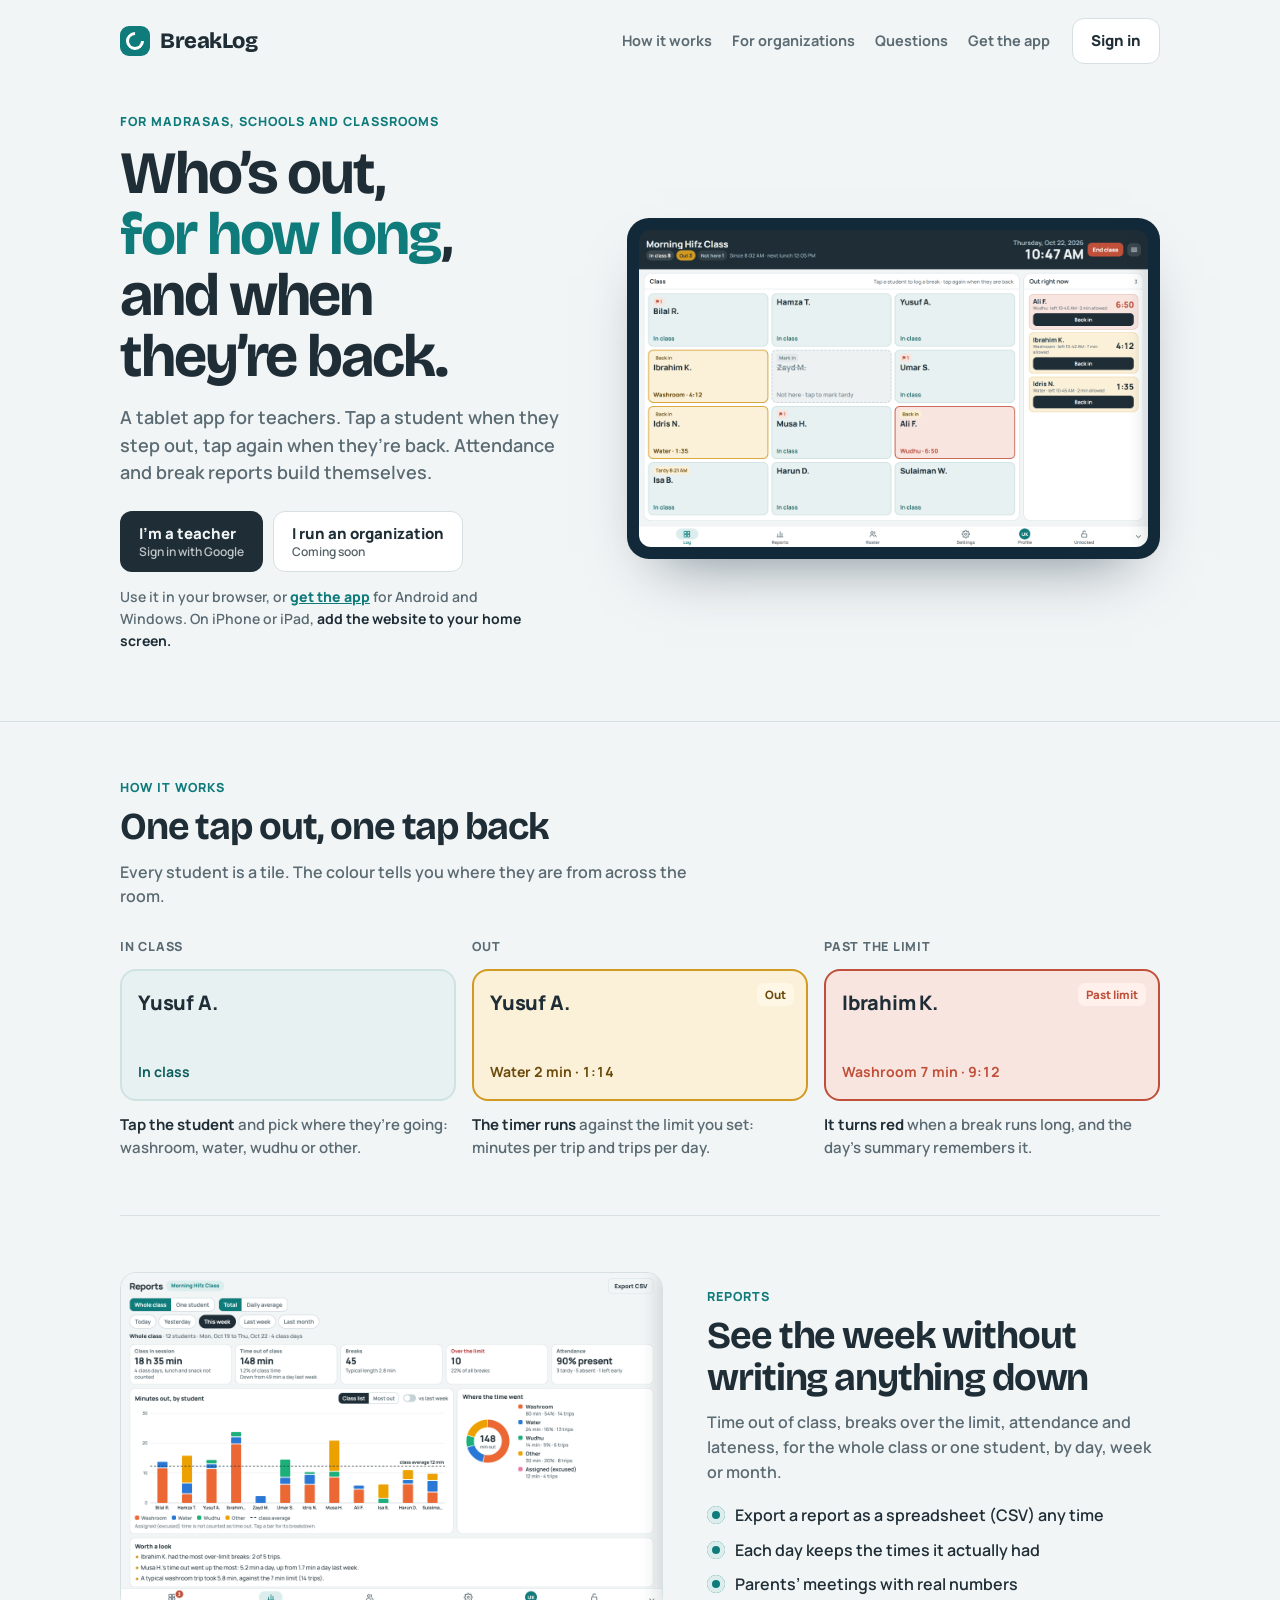
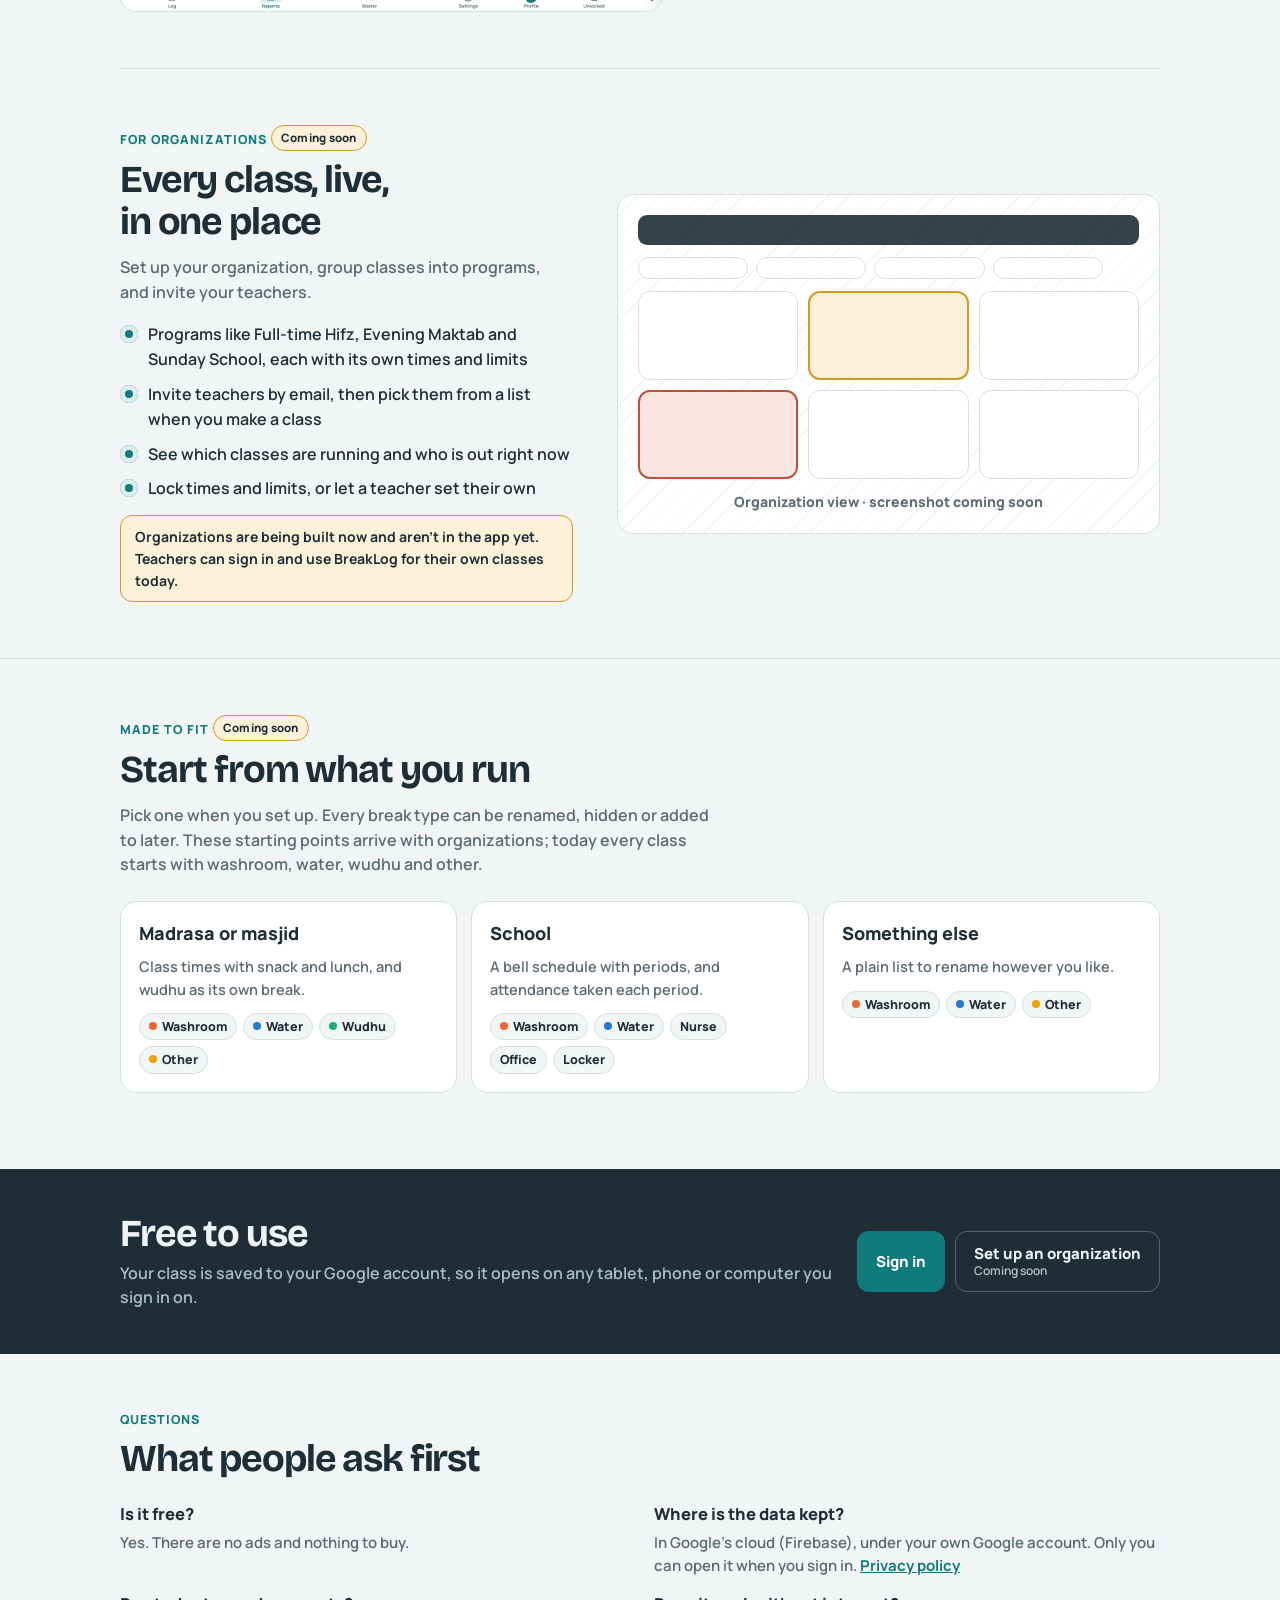
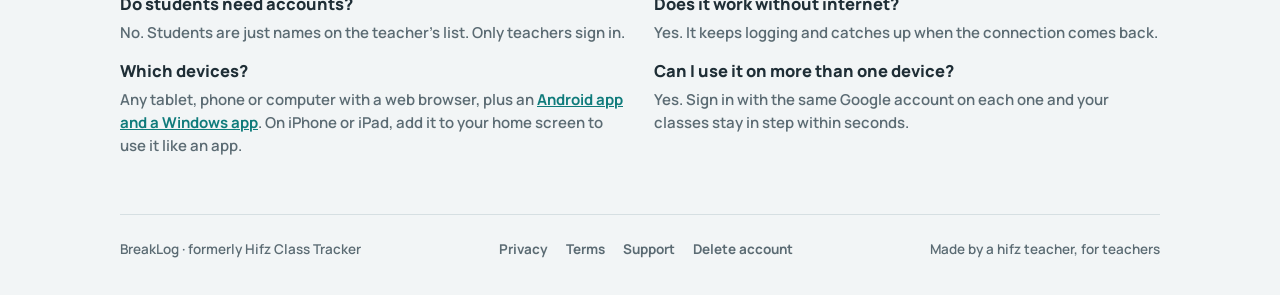
==== index.html @ fd81db30 "BreakLog website: landing, privacy, terms, support, delete account, 404 Static site for GitHub Pages" ====
<!doctype html>
<html lang="en">
<head>
<meta charset="utf-8">
<meta name="viewport" content="width=device-width,initial-scale=1,viewport-fit=cover">
<title>BreakLog · Class break and attendance tracker</title>
<meta name="description" content="BreakLog is a free break and attendance tracker for hifz and madrasa teachers. Tap a student when they step out, tap again when they're back. Reports build themselves.">
<meta name="theme-color" content="#0F7B7B">
<link rel="canonical" href="https://rfydawood.github.io/breaklog/">
<meta property="og:type" content="website">
<meta property="og:site_name" content="BreakLog">
<meta property="og:title" content="BreakLog: who's out, for how long, and when they're back">
<meta property="og:description" content="A free class break and attendance tracker for hifz and madrasa teachers. Works on tablets, phones and computers, even offline.">
<meta property="og:url" content="https://rfydawood.github.io/breaklog/">
<meta property="og:image" content="https://rfydawood.github.io/breaklog/img/log.png">
<meta property="og:image:width" content="2560">
<meta property="og:image:height" content="1600">
<meta property="og:image:alt" content="BreakLog on a tablet: a class of students as tiles, three of them out on a break">
<meta name="twitter:card" content="summary_large_image">
<link rel="icon" type="image/png" href="favicon.png">
<link rel="apple-touch-icon" href="apple-touch-icon.png">
<link rel="preconnect" href="https://fonts.googleapis.com">
<link rel="preconnect" href="https://fonts.gstatic.com" crossorigin>
<link href="https://fonts.googleapis.com/css2?family=Bricolage+Grotesque:opsz,wght@12..96,600;12..96,800&family=Manrope:wght@500;600;700;800&display=swap" rel="stylesheet">
<link rel="stylesheet" href="styles.css">
<style>
/* Landing page only. The hero states the promise next to a real tablet screen;
   the signature element is a row of the app's own student tiles stepping through one break. */
.hero{display:grid;grid-template-columns:minmax(0,1fr) minmax(0,1.15fr);gap:44px;align-items:center;padding-block:30px 56px}
.invited{margin-top:14px;font-size:14px;color:var(--mute);font-weight:600;max-width:46ch}
.invited b{color:var(--ink)}
.invited a{color:var(--leaf);font-weight:800}
.tablet{background:#12293A;border-radius:22px;padding:12px;box-shadow:0 30px 60px -30px rgba(18,41,58,.55)}
.tablet img{display:block;width:100%;height:auto;border-radius:12px}

.strip{padding-block:56px;border-top:1px solid var(--line)}
.steps{display:grid;grid-template-columns:repeat(3,minmax(0,1fr));gap:16px;margin-top:28px}
.step{display:flex;flex-direction:column;gap:12px;min-width:0}
.step .n{font-size:12.5px;font-weight:800;color:var(--mute);letter-spacing:.06em;text-transform:uppercase}
.tile{border-radius:16px;padding:16px;min-height:132px;display:flex;flex-direction:column;justify-content:space-between;border:2px solid transparent;position:relative}
.tile .nm{font-size:20px;font-weight:800;letter-spacing:-.01em}
.tile .st{font-size:14px;font-weight:700;font-variant-numeric:tabular-nums}
.tile .tag{position:absolute;top:12px;right:12px;font-size:11.5px;font-weight:800;padding:3px 8px;border-radius:7px}
.t-in{background:#E7F1F1;border-color:#CFE2E2;color:#1F2E36}.t-in .st{color:#0C5C5C}
.t-out{background:#FBF0D8;border-color:#D39A22;color:#1F2E36}.t-out .st{color:#6B4B0C}.t-out .tag{background:#fff7e6;color:#6B4B0C}
.t-long{background:#F8E5E0;border-color:#C0503A;color:#1F2E36}.t-long .st{color:#C0503A}.t-long .tag{background:#fff0ec;color:#C0503A}
.step p{margin:0;font-size:15px;color:var(--mute);font-weight:600}
.step p b{color:var(--ink)}
.live{animation:tick 1s steps(1) infinite}
@media (prefers-reduced-motion:reduce){.live{animation:none}}
@keyframes tick{50%{opacity:.75}}

.split{display:grid;grid-template-columns:minmax(0,1fr) minmax(0,1.2fr);gap:44px;align-items:center;padding-block:56px;border-top:1px solid var(--line)}
.split.rev{grid-template-columns:minmax(0,1.2fr) minmax(0,1fr)}
.split.rev .txt{order:2}
.shot{border-radius:16px;overflow:hidden;border:1px solid var(--line);background:var(--surface)}
.shot img{display:block;width:100%;height:auto}
#orgs{scroll-margin-top:12px}
.soon-note{margin:14px 0 0;padding:10px 14px;border-radius:12px;background:var(--gold-soft);border:1px solid var(--gold);font-size:14px;font-weight:700;max-width:60ch}

/* Placeholder until the organization view exists to screenshot */
.ph{aspect-ratio:16/10;display:flex;flex-direction:column;gap:12px;padding:20px;background:
  repeating-linear-gradient(135deg,transparent 0 14px,var(--bg) 14px 15px),var(--surface)}
.ph .bar{height:30px;border-radius:9px;background:var(--band);opacity:.9;flex:none}
.ph .row{display:flex;gap:8px;flex-wrap:wrap;flex:none}
.ph .row span{height:22px;width:22%;min-width:54px;border-radius:999px;border:1px solid var(--line);background:var(--surface)}
.ph .grid{display:grid;grid-template-columns:repeat(3,minmax(0,1fr));gap:10px;flex:1;min-height:0}
.ph .grid span{border-radius:12px;border:1px solid var(--line);background:var(--surface)}
.ph .grid span:nth-child(2){border:2px solid var(--gold);background:var(--gold-soft)}
.ph .grid span:nth-child(4){border:2px solid var(--ember);background:var(--ember-soft)}
.ph p{margin:0;text-align:center;font-weight:800;font-size:14px;color:var(--mute);flex:none}

.fits{padding-block:56px;border-top:1px solid var(--line)}
.cards{display:grid;grid-template-columns:repeat(3,minmax(0,1fr));gap:14px;margin-top:24px}
.chips{display:flex;flex-wrap:wrap;gap:6px;margin-top:4px}
.chips span{font-size:12.5px;font-weight:800;padding:3px 9px;border-radius:999px;background:var(--bg);border:1px solid var(--line)}
.chips .d{display:inline-block;width:8px;height:8px;border-radius:50%;margin-right:5px;vertical-align:1px}

.band{background:var(--band);color:var(--band-ink);margin-top:20px}
.band .wrap{display:grid;grid-template-columns:minmax(0,1fr) auto;gap:24px;align-items:center;padding-block:44px}
.band h2{color:var(--band-ink);margin:0 0 6px}
.band p{margin:0;color:var(--band-mute);font-weight:600}
.band .ctas .btn.ghost{background:transparent;color:var(--band-ink);border-color:rgba(255,255,255,.25)}

.faq{padding-block:56px}
.qs{display:grid;grid-template-columns:repeat(2,minmax(0,1fr));gap:14px 28px;margin-top:22px}
.q h3{margin:0 0 4px;font-size:16.5px;font-weight:800}
.q p{margin:0;color:var(--mute);font-weight:600;font-size:15px}
.q a{color:var(--leaf);font-weight:700}

@media (max-width:820px){
  .hero,.split,.split.rev{grid-template-columns:1fr;gap:26px}
  .split.rev .txt{order:0}
  .steps,.cards,.qs{grid-template-columns:1fr}
  .band .wrap{grid-template-columns:1fr}
}
</style>
</head>
<body>
<div class="wrap">
  <nav class="top" aria-label="Main">
    <a class="logo" href="#top"><i aria-hidden="true"></i>BreakLog</a>
    <div class="links"><a href="#how">How it works</a><a href="#orgs">For organizations</a><a href="#faq">Questions</a><a href="https://rfydawood.github.io/hifz-class-tracker/download.html">Get the app</a></div>
    <a class="btn ghost" href="https://rfydawood.github.io/hifz-class-tracker/">Sign in</a>
  </nav>

  <main>
  <section class="hero" id="top">
    <div>
      <div class="eyebrow">For madrasas, schools and classrooms</div>
      <h1>Who’s out, <em>for how long</em>, and when they’re back.</h1>
      <p class="lede">A tablet app for teachers. Tap a student when they step out, tap again when they’re back. Attendance and break reports build themselves.</p>
      <div class="ctas">
        <a class="btn dark" href="https://rfydawood.github.io/hifz-class-tracker/">I’m a teacher<small>Sign in with Google</small></a>
        <a class="btn ghost" href="#orgs">I run an organization<small>Coming soon</small></a>
      </div>
      <p class="invited">Use it in your browser, or <a href="https://rfydawood.github.io/hifz-class-tracker/download.html">get the app</a> for Android and Windows. On iPhone or iPad, <b>add the website to your home screen.</b></p>
    </div>
    <div class="tablet"><img src="img/log.png" alt="BreakLog on a tablet: a class of twelve students as tiles, three of them out on a break and one past the wudhu limit" width="2560" height="1600"></div>
  </section>
  </main>
</div>

<section class="strip" id="how"><div class="wrap">
  <div class="eyebrow">How it works</div>
  <h2>One tap out, one tap back</h2>
  <p class="sub">Every student is a tile. The colour tells you where they are from across the room.</p>
  <div class="steps">
    <div class="step"><span class="n">In class</span>
      <div class="tile t-in"><span class="nm">Yusuf A.</span><span class="st">In class</span></div>
      <p><b>Tap the student</b> and pick where they’re going: washroom, water, wudhu or other.</p></div>
    <div class="step"><span class="n">Out</span>
      <div class="tile t-out"><span class="tag">Out</span><span class="nm">Yusuf A.</span><span class="st">Water 2 min · <span class="live">1:14</span></span></div>
      <p><b>The timer runs</b> against the limit you set: minutes per trip and trips per day.</p></div>
    <div class="step"><span class="n">Past the limit</span>
      <div class="tile t-long"><span class="tag">Past limit</span><span class="nm">Ibrahim K.</span><span class="st">Washroom 7 min · <span class="live">9:12</span></span></div>
      <p><b>It turns red</b> when a break runs long, and the day’s summary remembers it.</p></div>
  </div>
</div></section>

<div class="wrap">
  <section class="split rev">
    <div class="txt">
      <div class="eyebrow">Reports</div>
      <h2>See the week without writing anything down</h2>
      <p class="sub">Time out of class, breaks over the limit, attendance and lateness, for the whole class or one student, by day, week or month.</p>
      <ul class="ticks"><li>Export a report as a spreadsheet (CSV) any time</li><li>Each day keeps the times it actually had</li><li>Parents’ meetings with real numbers</li></ul>
    </div>
    <div class="shot"><img src="img/reports.png" alt="The Reports tab for one class this week: time out of class, breaks, breaks over the limit, attendance, and minutes out for each student" width="2560" height="1600" loading="lazy"></div>
  </section>

  <section class="split" id="orgs">
    <div class="txt">
      <div class="eyebrow">For organizations <span class="soon">Coming soon</span></div>
      <h2>Every class, live, in one place</h2>
      <p class="sub">Set up your organization, group classes into programs, and invite your teachers.</p>
      <ul class="ticks">
        <li>Programs like Full-time Hifz, Evening Maktab and Sunday School, each with its own times and limits</li>
        <li>Invite teachers by email, then pick them from a list when you make a class</li>
        <li>See which classes are running and who is out right now</li>
        <li>Lock times and limits, or let a teacher set their own</li>
      </ul>
      <p class="soon-note">Organizations are being built now and aren’t in the app yet. Teachers can sign in and use BreakLog for their own classes today.</p>
    </div>
    <div class="shot ph" role="img" aria-label="Placeholder: the organization view will be shown here when it is ready">
      <div class="bar"></div>
      <div class="row"><span></span><span></span><span></span><span></span></div>
      <div class="grid"><span></span><span></span><span></span><span></span><span></span><span></span></div>
      <p>Organization view · screenshot coming soon</p>
    </div>
  </section>
</div>

<section class="fits"><div class="wrap">
  <div class="eyebrow">Made to fit <span class="soon">Coming soon</span></div>
  <h2>Start from what you run</h2>
  <p class="sub">Pick one when you set up. Every break type can be renamed, hidden or added to later. These starting points arrive with organizations; today every class starts with washroom, water, wudhu and other.</p>
  <div class="cards">
    <div class="card"><h3>Madrasa or masjid</h3><p>Class times with snack and lunch, and wudhu as its own break.</p>
      <div class="chips"><span><i class="d" style="background:#eb6834"></i>Washroom</span><span><i class="d" style="background:#2a78d6"></i>Water</span><span><i class="d" style="background:#1baf7a"></i>Wudhu</span><span><i class="d" style="background:#eda100"></i>Other</span></div></div>
    <div class="card"><h3>School</h3><p>A bell schedule with periods, and attendance taken each period.</p>
      <div class="chips"><span><i class="d" style="background:#eb6834"></i>Washroom</span><span><i class="d" style="background:#2a78d6"></i>Water</span><span>Nurse</span><span>Office</span><span>Locker</span></div></div>
    <div class="card"><h3>Something else</h3><p>A plain list to rename however you like.</p>
      <div class="chips"><span><i class="d" style="background:#eb6834"></i>Washroom</span><span><i class="d" style="background:#2a78d6"></i>Water</span><span><i class="d" style="background:#eda100"></i>Other</span></div></div>
  </div>
</div></section>

<section class="band"><div class="wrap">
  <div><h2>Free to use</h2><p>Your class is saved to your Google account, so it opens on any tablet, phone or computer you sign in on.</p></div>
  <div class="ctas"><a class="btn leaf" href="https://rfydawood.github.io/hifz-class-tracker/">Sign in</a><a class="btn ghost" href="#orgs">Set up an organization<small>Coming soon</small></a></div>
</div></section>

<section class="faq" id="faq"><div class="wrap">
  <div class="eyebrow">Questions</div>
  <h2>What people ask first</h2>
  <div class="qs">
    <div class="q"><h3>Is it free?</h3><p>Yes. There are no ads and nothing to buy.</p></div>
    <div class="q"><h3>Where is the data kept?</h3><p>In Google’s cloud (Firebase), under your own Google account. Only you can open it when you sign in. <a href="privacy.html">Privacy policy</a></p></div>
    <div class="q"><h3>Do students need accounts?</h3><p>No. Students are just names on the teacher’s list. Only teachers sign in.</p></div>
    <div class="q"><h3>Does it work without internet?</h3><p>Yes. It keeps logging and catches up when the connection comes back.</p></div>
    <div class="q"><h3>Which devices?</h3><p>Any tablet, phone or computer with a web browser, plus an <a href="https://rfydawood.github.io/hifz-class-tracker/download.html">Android app and a Windows app</a>. On iPhone or iPad, add it to your home screen to use it like an app.</p></div>
    <div class="q"><h3>Can I use it on more than one device?</h3><p>Yes. Sign in with the same Google account on each one and your classes stay in step within seconds.</p></div>
  </div>
</div></section>

<div class="wrap"><footer class="foot">
  <span>BreakLog · formerly Hifz Class Tracker</span>
  <nav class="flinks" aria-label="Site"><a href="privacy.html">Privacy</a><a href="terms.html">Terms</a><a href="support.html">Support</a><a href="delete-account.html">Delete account</a></nav>
  <span>Made by a hifz teacher, for teachers</span>
</footer></div>
</body>
</html>
---- styles.css ----
/* BreakLog site: shared tokens and components. Every page links this file.
   Page-specific pieces (the landing page's hero, tiles, splits) stay in that page. */
:root{
  --bg:#F2F5F6; --surface:#FFFFFF; --ink:#1F2E36; --mute:#5B6B73; --line:#D6DFE2;
  --leaf:#0F7B7B; --leaf-soft:#DCEDED; --gold:#D39A22; --gold-soft:#FBF0D8; --ember:#C0503A; --ember-soft:#F8E5E0;
  --band:#1F2E36; --band-ink:#EEF3F4; --band-mute:#A6BFC7;
  --display:"Bricolage Grotesque","Manrope",system-ui,sans-serif;
  --body:"Manrope",system-ui,-apple-system,"Segoe UI",sans-serif;
  color-scheme:light;
}
@media (prefers-color-scheme:dark){:root:not([data-theme="light"]){
  --bg:#141D22; --surface:#1D2A31; --ink:#E7EEF0; --mute:#A3B3BA; --line:#31434C;
  --leaf:#4FB8B8; --leaf-soft:#1E3A3C; --gold:#E0AE45; --gold-soft:#3A3020; --ember:#E0735C; --ember-soft:#3E2621;
  --band:#0E1519; --band-ink:#E7EEF0; --band-mute:#9BB0B8; color-scheme:dark }}
:root[data-theme="dark"]{
  --bg:#141D22; --surface:#1D2A31; --ink:#E7EEF0; --mute:#A3B3BA; --line:#31434C;
  --leaf:#4FB8B8; --leaf-soft:#1E3A3C; --gold:#E0AE45; --gold-soft:#3A3020; --ember:#E0735C; --ember-soft:#3E2621;
  --band:#0E1519; --band-ink:#E7EEF0; --band-mute:#9BB0B8; color-scheme:dark }

*{box-sizing:border-box}
html{-webkit-text-size-adjust:100%}
body{margin:0;background:var(--bg);color:var(--ink);font-family:var(--body);font-size:16px;line-height:1.55;overflow-wrap:break-word}
a{color:inherit}
img{max-width:100%}
.wrap{max-width:1080px;margin:0 auto;padding-inline:20px}
@media (max-width:420px){.wrap{padding-inline:16px}}

/* Top bar */
.top{display:flex;align-items:center;gap:22px;padding-block:18px}
.logo{display:flex;align-items:center;gap:10px;font-family:var(--display);font-weight:800;font-size:22px;letter-spacing:-.02em;text-decoration:none}
.logo i{width:30px;height:30px;border-radius:9px;background:var(--leaf);display:grid;place-items:center;flex:none}
.logo i::before{content:"";width:12px;height:12px;border:3px solid #fff;border-radius:50%;border-top-color:transparent;transform:rotate(45deg)}
.top .links{display:flex;gap:20px;margin-left:auto;font-weight:700;font-size:14.5px;color:var(--mute)}
.top .links a{text-decoration:none}
.top .links a:hover{color:var(--ink)}

/* Buttons */
.btn{display:inline-flex;flex-direction:column;justify-content:center;padding:12px 18px;border-radius:12px;font-weight:800;font-size:15px;line-height:1.3;text-decoration:none;border:1.5px solid transparent;font-family:var(--body);cursor:pointer}
.btn.dark{background:var(--ink);color:var(--bg)}
.btn.leaf{background:var(--leaf);color:#fff}
.btn.ghost{border-color:var(--line);background:var(--surface)}
.btn:focus-visible,a:focus-visible{outline:3px solid var(--gold);outline-offset:2px}
.ctas{display:flex;flex-wrap:wrap;gap:10px}
.ctas small{display:block;font-weight:600;font-size:12px;opacity:.75}

/* Type */
.eyebrow{font-size:12.5px;font-weight:800;letter-spacing:.08em;text-transform:uppercase;color:var(--leaf)}
h1{font-family:var(--display);font-size:clamp(36px,5.6vw,60px);line-height:1.02;letter-spacing:-.035em;margin:12px 0 16px;text-wrap:balance}
h1 em{font-style:normal;color:var(--leaf)}
h2{font-family:var(--display);font-size:clamp(26px,3.6vw,38px);letter-spacing:-.03em;line-height:1.1;margin:8px 0 12px;text-wrap:balance}
.sub{color:var(--mute);font-weight:600;max-width:60ch;margin:0}
.lede{font-size:18px;color:var(--mute);font-weight:600;max-width:46ch;margin:0 0 24px}

/* "Coming soon" pill */
.soon{display:inline-block;font-size:11.5px;font-weight:800;letter-spacing:.02em;text-transform:none;padding:3px 9px;border-radius:999px;background:var(--gold-soft);color:var(--ink);border:1px solid var(--gold);vertical-align:2px;white-space:nowrap}

/* Ticked lists */
ul.ticks{list-style:none;padding:0;margin:18px 0 0;display:flex;flex-direction:column;gap:10px}
ul.ticks li{display:flex;gap:10px;font-weight:600}
ul.ticks li::before{content:"";flex:none;width:18px;height:18px;margin-top:3px;border-radius:50%;background:var(--leaf-soft);box-shadow:inset 0 0 0 5px var(--leaf-soft),inset 0 0 0 9px var(--leaf)}

/* Cards */
.card{background:var(--surface);border:1px solid var(--line);border-radius:16px;padding:18px;display:flex;flex-direction:column;gap:8px;min-width:0}
.card h3{margin:0;font-size:18px;font-weight:800}
.card p{margin:0;color:var(--mute);font-weight:600;font-size:14.5px}

/* Text pages (privacy, terms, support, delete account, 404) */
.doc{max-width:780px;padding-block:24px 56px}
.doc h1{font-size:clamp(34px,5vw,52px)}
.doc .lede{max-width:60ch}
.doc .date{color:var(--mute);font-size:14px;font-weight:700;margin:-8px 0 28px}
.box{background:var(--surface);border:1px solid var(--line);border-radius:16px;padding:20px 22px;margin:0 0 14px}
.box h2{font-family:var(--body);font-size:18.5px;font-weight:800;letter-spacing:-.01em;margin:0 0 8px}
.box h3{font-size:16px;font-weight:800;margin:16px 0 6px}
.box p,.box ul,.box ol{margin:0 0 10px;color:var(--mute);font-weight:600;font-size:15.5px}
.box p:last-child,.box ul:last-child,.box ol:last-child{margin-bottom:0}
.box ul,.box ol{padding-left:22px}
.box li{margin:5px 0}
.box b,.box strong{color:var(--ink)}
.box a,.doc .lede a{color:var(--leaf);font-weight:700}
.box.note{background:var(--leaf-soft);border-color:transparent}
.toc{display:flex;flex-wrap:wrap;gap:8px;margin:0 0 22px}
.toc a{font-size:13.5px;font-weight:800;padding:6px 12px;border-radius:999px;background:var(--surface);border:1px solid var(--line);text-decoration:none}
.toc a:hover{border-color:var(--leaf)}
.box[id]{scroll-margin-top:16px}

/* Footer */
footer.foot{border-top:1px solid var(--line);padding-block:24px 36px;color:var(--mute);font-size:13.5px;font-weight:600;display:flex;flex-wrap:wrap;gap:12px 24px;justify-content:space-between;align-items:center}
footer.foot .flinks{display:flex;flex-wrap:wrap;gap:6px 18px}
footer.foot .flinks a{text-decoration:none;font-weight:700}
footer.foot .flinks a:hover{color:var(--ink);text-decoration:underline}

@media (max-width:820px){
  .top .links{display:none}
  .top .btn{margin-left:auto}
}
@media (max-width:420px){
  .top{gap:12px}
  .top .btn{padding:10px 14px;font-size:14px}
}
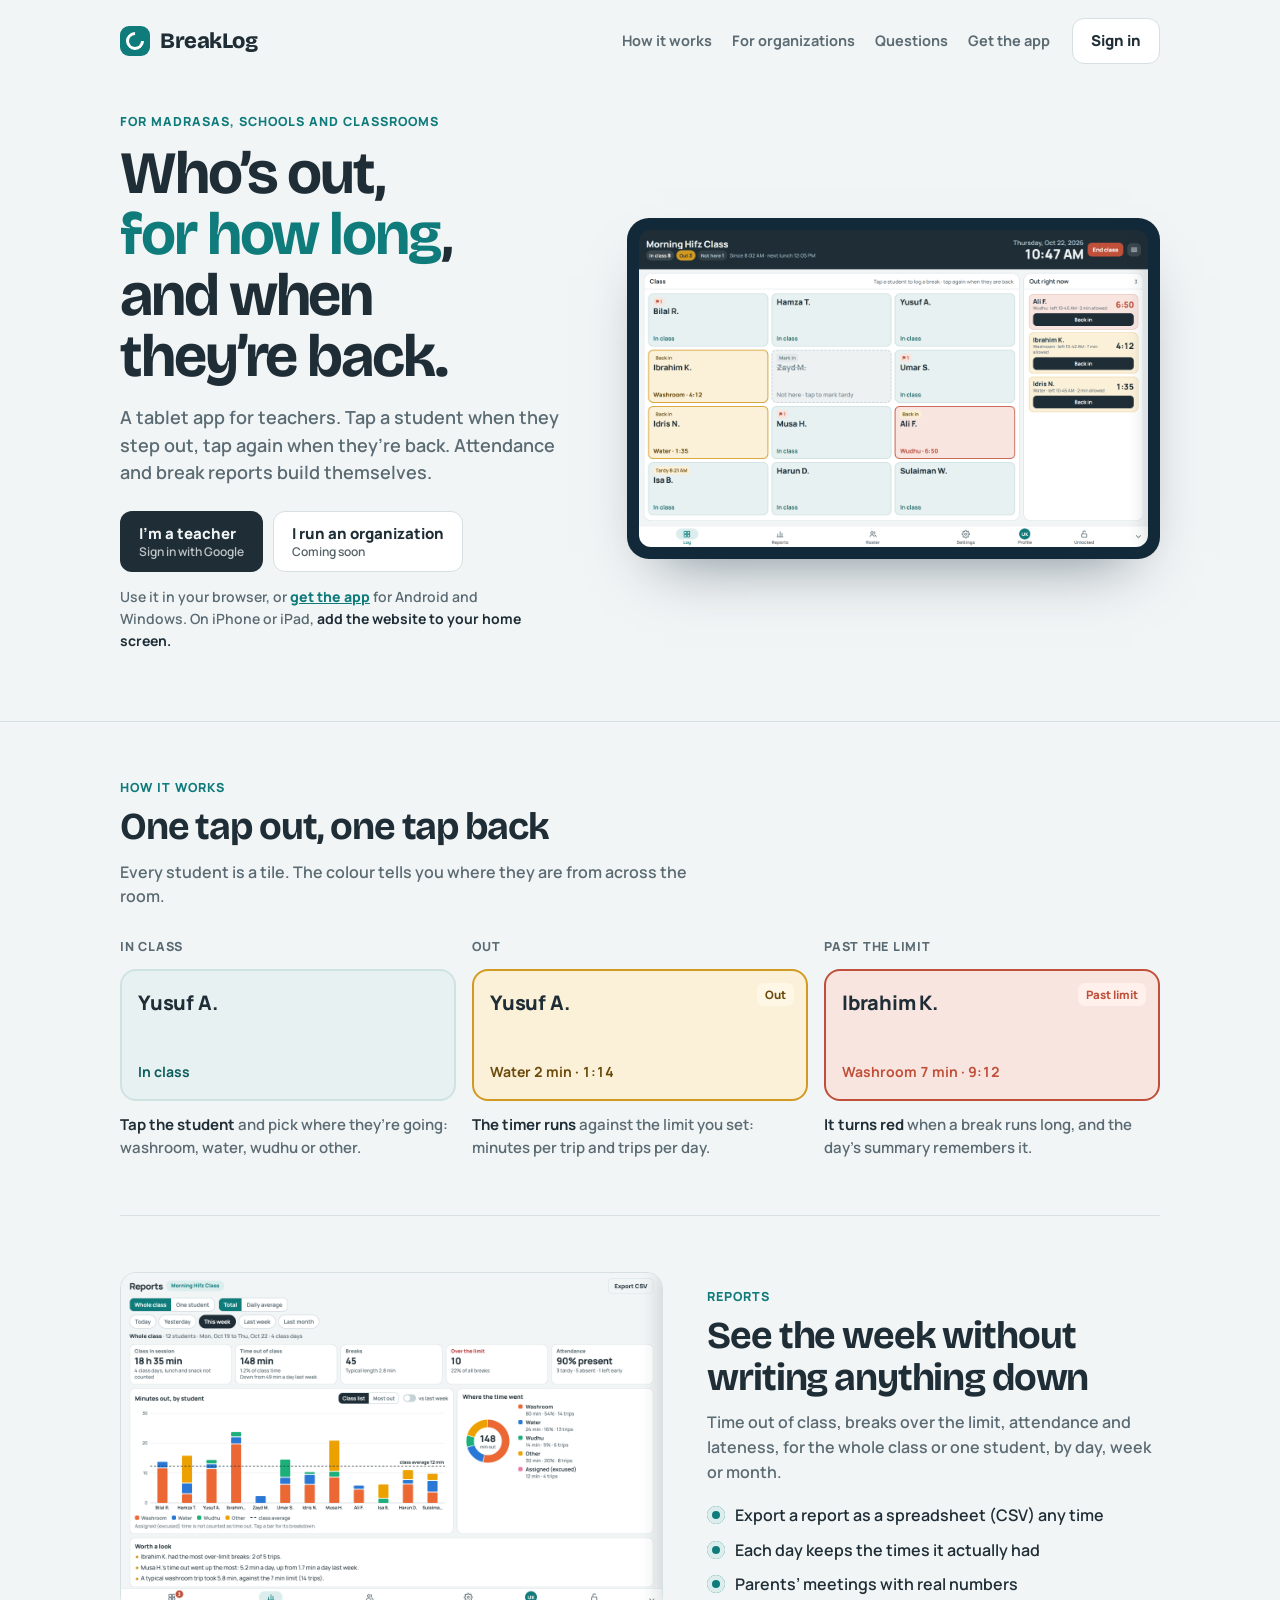
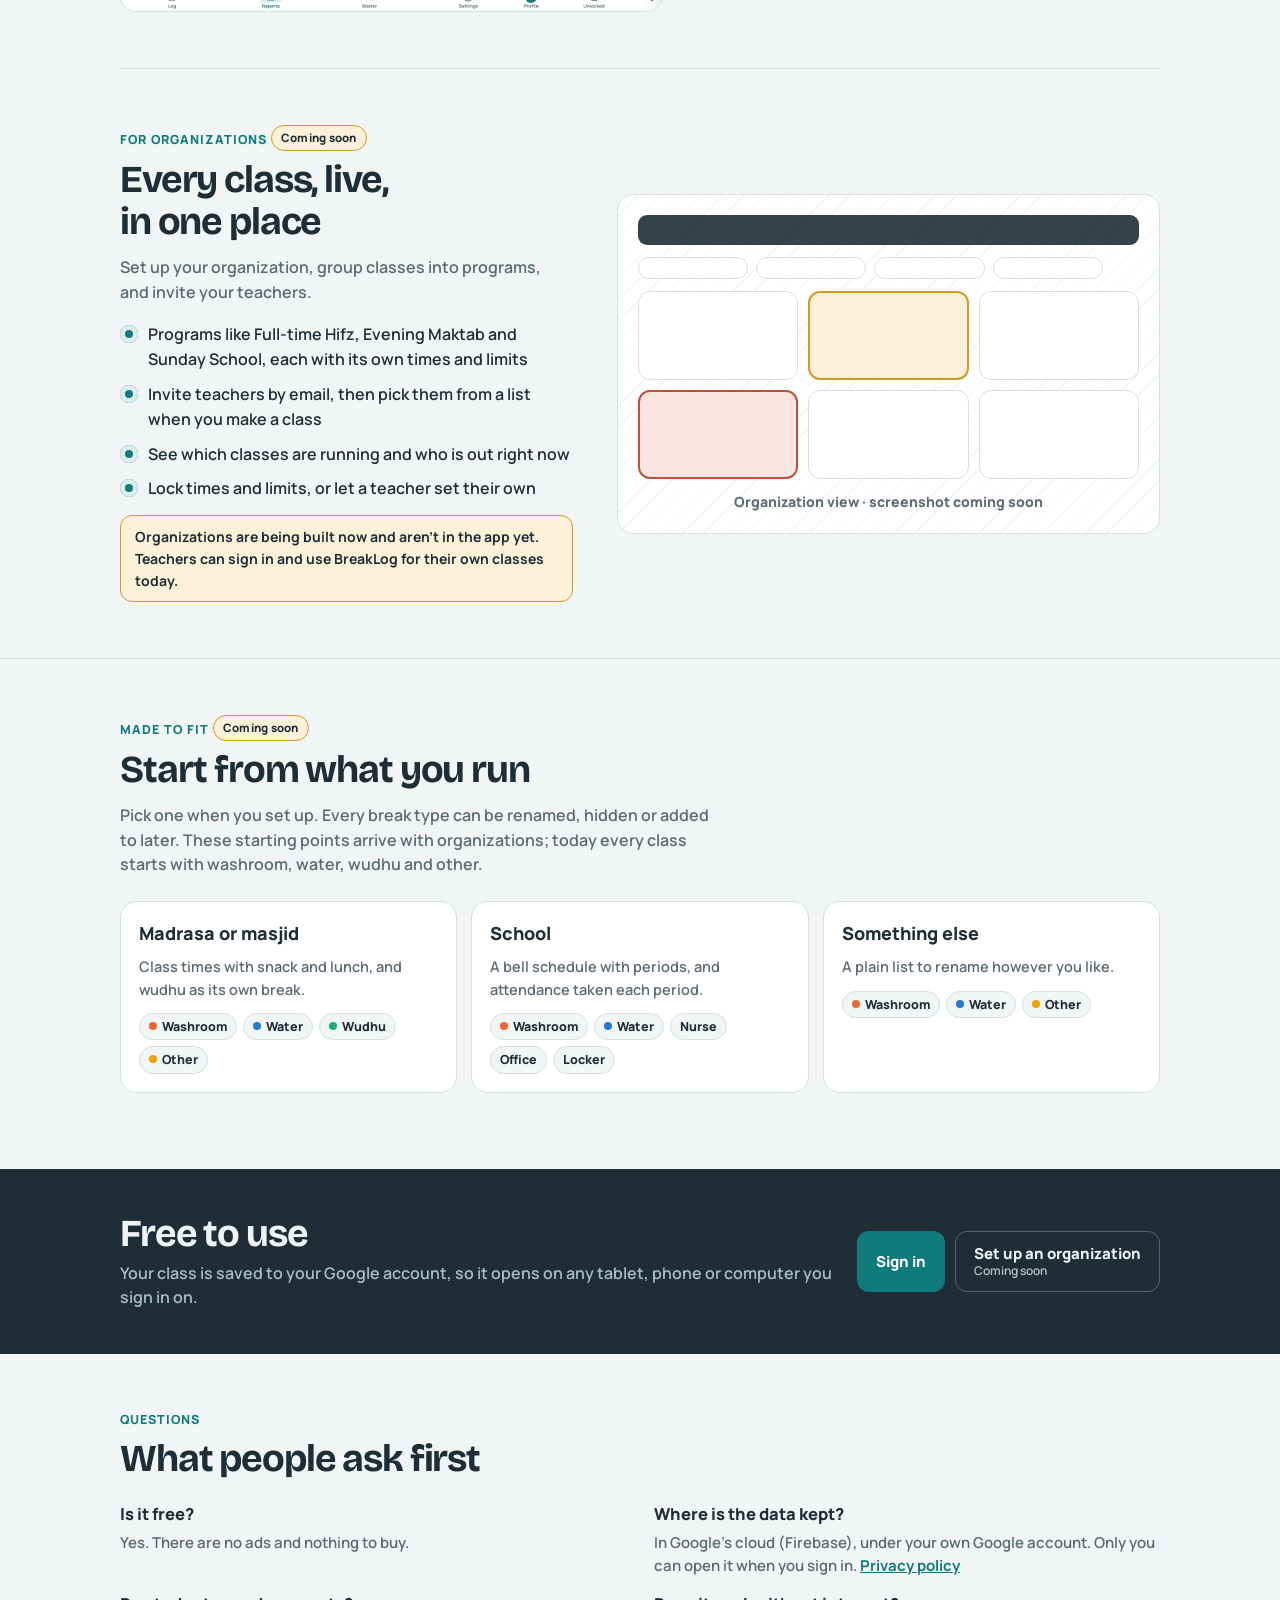
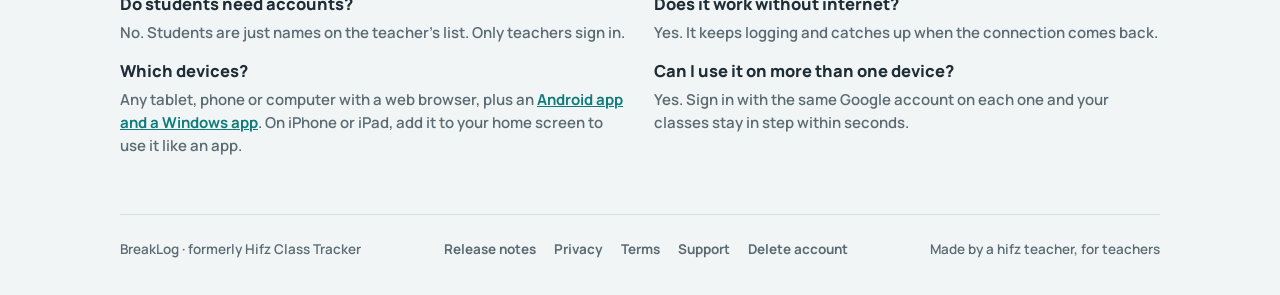
==== commit f59cf62d: "Add release notes page, linked from every footer Co-Authored-By: Claude Opus 5.5 <noreply@anthropic." ====
--- a/index.html
+++ b/index.html
@@ -205,7 +205,7 @@
 
 <div class="wrap"><footer class="foot">
   <span>BreakLog · formerly Hifz Class Tracker</span>
-  <nav class="flinks" aria-label="Site"><a href="privacy.html">Privacy</a><a href="terms.html">Terms</a><a href="support.html">Support</a><a href="delete-account.html">Delete account</a></nav>
+  <nav class="flinks" aria-label="Site"><a href="releases.html">Release notes</a><a href="privacy.html">Privacy</a><a href="terms.html">Terms</a><a href="support.html">Support</a><a href="delete-account.html">Delete account</a></nav>
   <span>Made by a hifz teacher, for teachers</span>
 </footer></div>
 </body>
--- a/styles.css
+++ b/styles.css
@@ -69,6 +69,7 @@
 .doc h1{font-size:clamp(34px,5vw,52px)}
 .doc .lede{max-width:60ch}
 .doc .date{color:var(--mute);font-size:14px;font-weight:700;margin:-8px 0 28px}
+.box .date{margin:-6px 0 10px}
 .box{background:var(--surface);border:1px solid var(--line);border-radius:16px;padding:20px 22px;margin:0 0 14px}
 .box h2{font-family:var(--body);font-size:18.5px;font-weight:800;letter-spacing:-.01em;margin:0 0 8px}
 .box h3{font-size:16px;font-weight:800;margin:16px 0 6px}
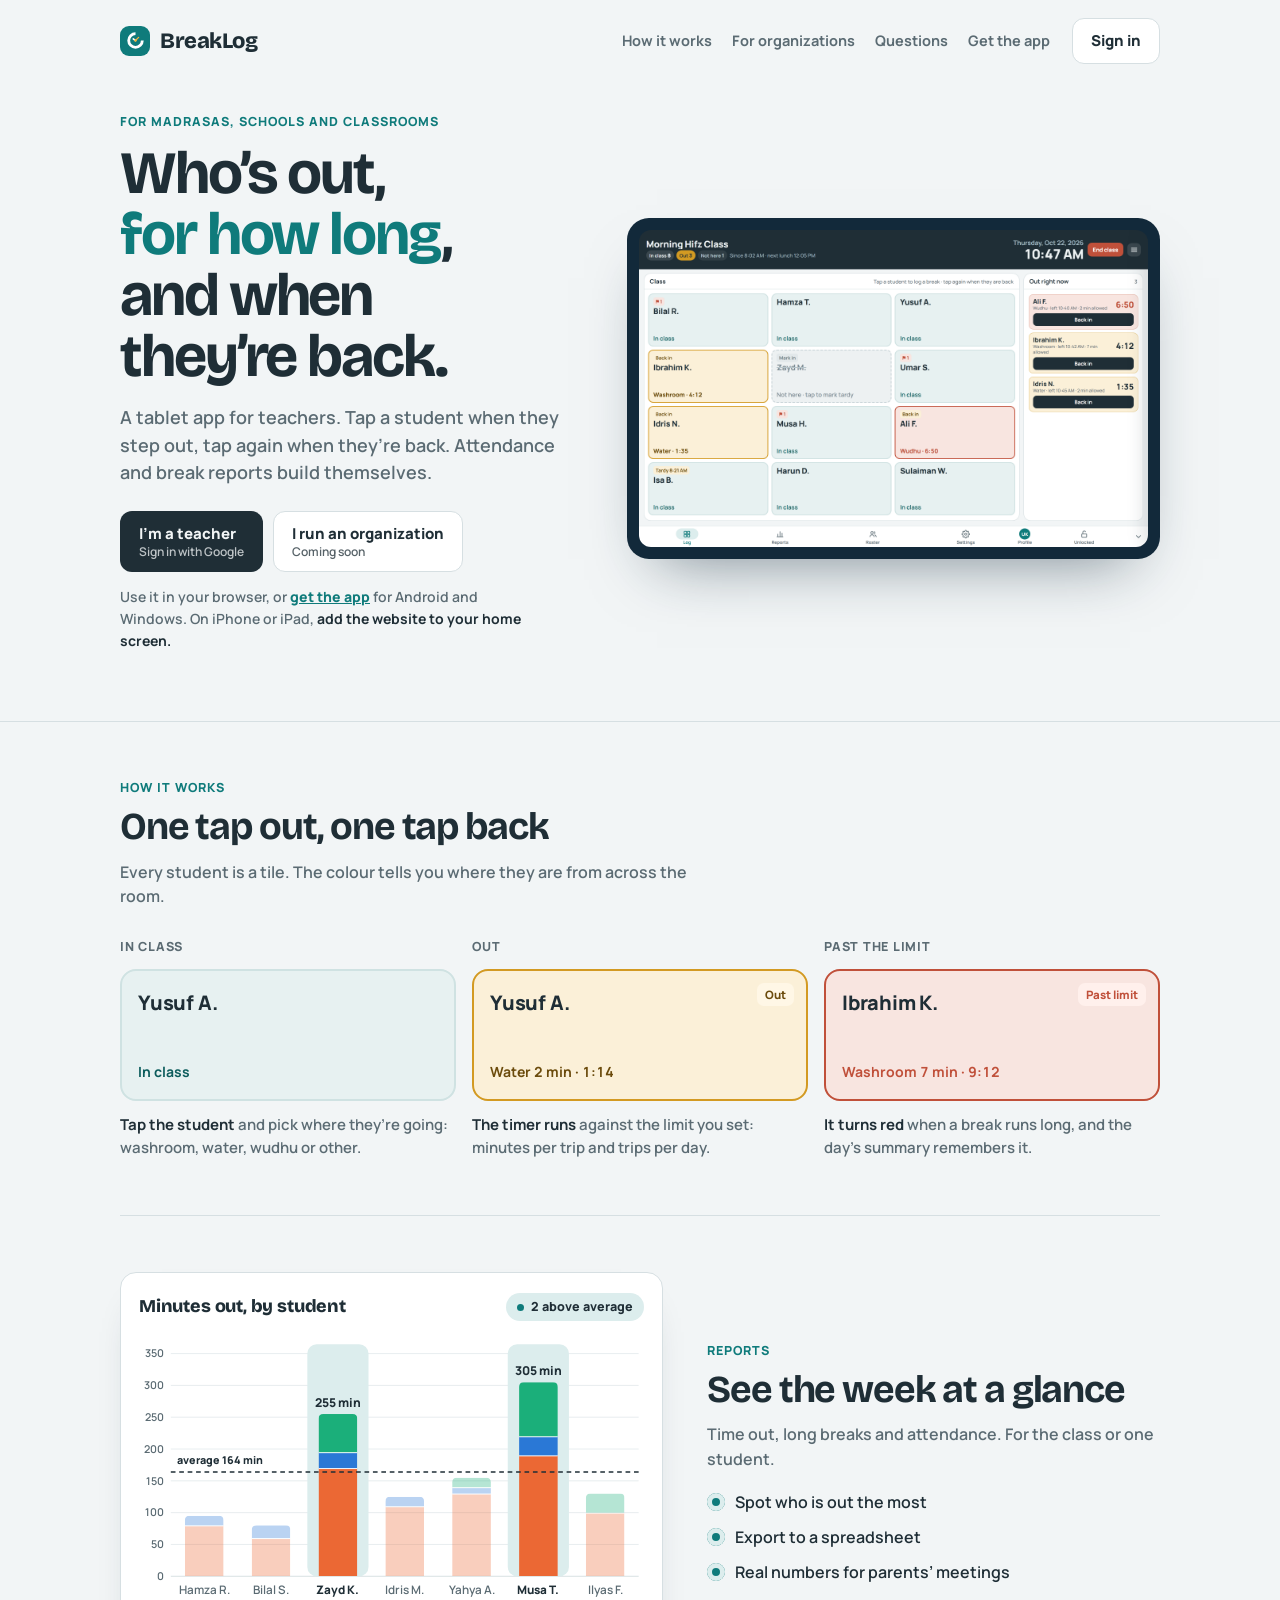
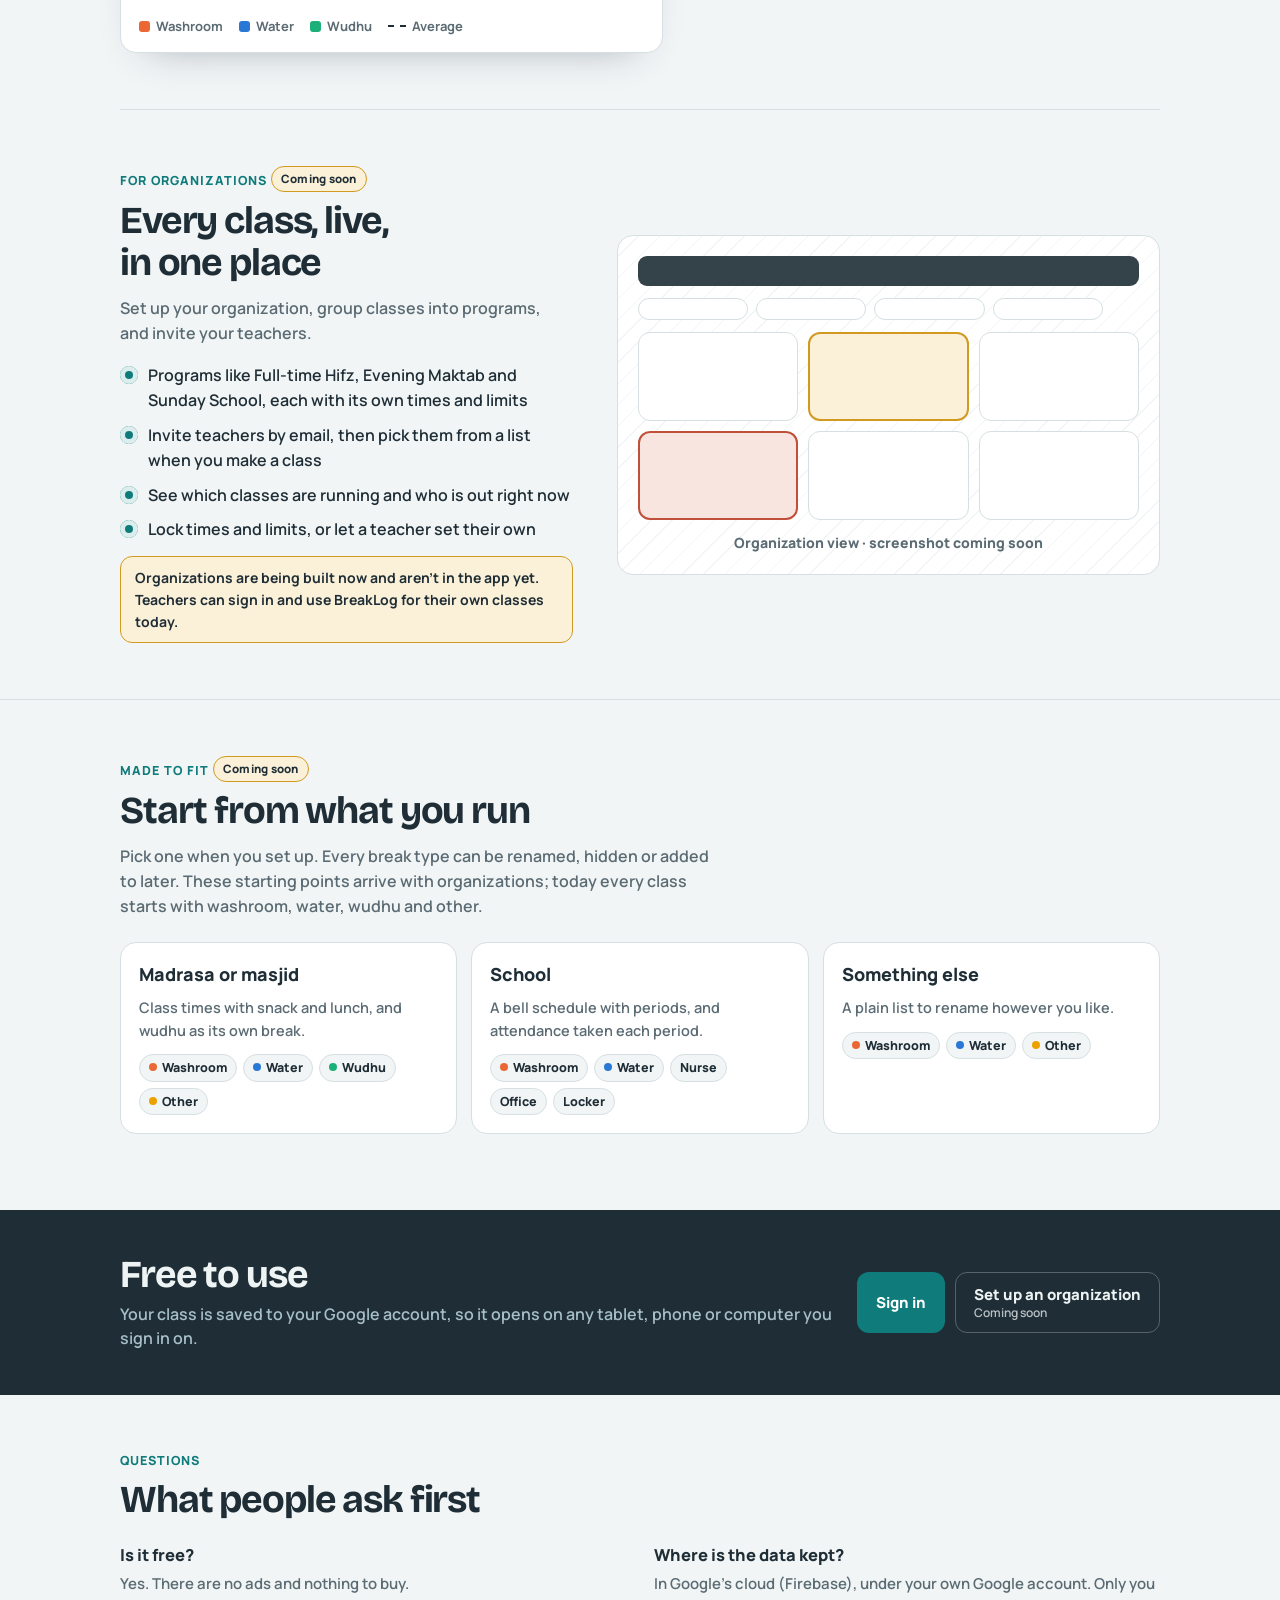
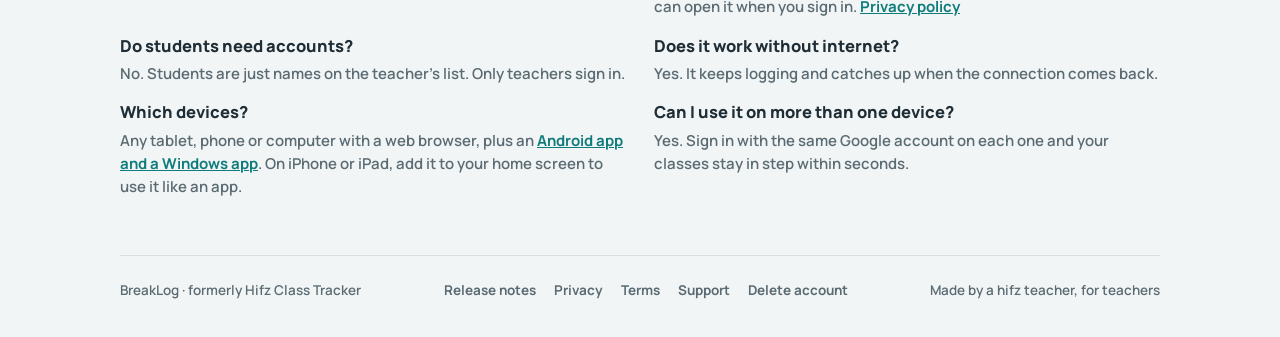
==== commit b056c785: "Home: Reports chart (minutes out by student, two above average highlighted); shorter Reports copy Co" ====
--- a/index.html
+++ b/index.html
@@ -55,6 +55,34 @@
 .split.rev .txt{order:2}
 .shot{border-radius:16px;overflow:hidden;border:1px solid var(--line);background:var(--surface)}
 .shot img{display:block;width:100%;height:auto}
+
+/* Reports chart: minutes out by student, the two above the class average highlighted */
+.chartcard{border-radius:16px;border:1px solid var(--line);background:var(--surface);padding:20px 18px 16px;display:flex;flex-direction:column;gap:12px;box-shadow:0 18px 40px -28px rgba(18,41,58,.45)}
+.chartcard .head{display:flex;justify-content:space-between;align-items:center;gap:10px;flex-wrap:wrap}
+.chartcard h3{margin:0;font-family:var(--display);font-weight:800;font-size:18px;letter-spacing:-.01em}
+.chartcard .pill{display:inline-flex;align-items:center;gap:7px;font-size:12.5px;font-weight:800;background:var(--leaf-soft);border-radius:999px;padding:4px 11px}
+.chartcard .pill i{width:7px;height:7px;border-radius:50%;background:var(--leaf)}
+.mchart{display:block;width:100%;height:auto}
+.chartcard{--c-washroom:#eb6834;--c-water:#2a78d6;--c-wudhu:#1baf7a}
+@media (prefers-color-scheme:dark){:root:not([data-theme="light"]) .chartcard{--c-washroom:#F07E52;--c-water:#5B8FEA;--c-wudhu:#3CBF8E}}
+:root[data-theme="dark"] .chartcard{--c-washroom:#F07E52;--c-water:#5B8FEA;--c-wudhu:#3CBF8E}
+.mchart text{font-family:var(--body);font-weight:600;fill:var(--mute)}
+.mchart .ax{font-size:11.5px;text-anchor:end}
+.mchart .g{stroke:var(--line);stroke-opacity:.6}.mchart .b{stroke:var(--line)}
+.mchart .washroom{fill:var(--c-washroom)}.mchart .water{fill:var(--c-water)}.mchart .wudhu{fill:var(--c-wudhu)}
+.mchart .gap{fill:var(--surface)}
+.mchart .fade{opacity:.32}
+.mchart .band{fill:var(--leaf-soft)}
+.mchart .nm{font-size:12.5px;text-anchor:middle}
+.mchart .hi .nm{font-weight:800;fill:var(--ink)}
+.mchart .val{font-size:13px;font-weight:800;text-anchor:middle;fill:var(--ink)}
+.mchart .avg{stroke:var(--ink);stroke-width:1.5;stroke-dasharray:5 4}
+.mchart .avgbg{fill:var(--surface)}
+.mchart .avgt{font-size:11.5px;font-weight:800;fill:var(--ink)}
+.chartcard .key{display:flex;flex-wrap:wrap;gap:6px 16px;margin:0;padding:0;list-style:none;font-size:13px;font-weight:700;color:var(--mute)}
+.chartcard .key li{display:flex;align-items:center;gap:6px}
+.chartcard .key .sw{width:11px;height:11px;border-radius:3px}
+.chartcard .key .dash{width:18px;border-top:2px dashed var(--ink)}
 #orgs{scroll-margin-top:12px}
 .soon-note{margin:14px 0 0;padding:10px 14px;border-radius:12px;background:var(--gold-soft);border:1px solid var(--gold);font-size:14px;font-weight:700;max-width:60ch}
 
@@ -142,11 +170,92 @@
   <section class="split rev">
     <div class="txt">
       <div class="eyebrow">Reports</div>
-      <h2>See the week without writing anything down</h2>
-      <p class="sub">Time out of class, breaks over the limit, attendance and lateness, for the whole class or one student, by day, week or month.</p>
-      <ul class="ticks"><li>Export a report as a spreadsheet (CSV) any time</li><li>Each day keeps the times it actually had</li><li>Parents’ meetings with real numbers</li></ul>
-    </div>
-    <div class="shot"><img src="img/reports.png" alt="The Reports tab for one class this week: time out of class, breaks, breaks over the limit, attendance, and minutes out for each student" width="2560" height="1600" loading="lazy"></div>
+      <h2>See the week at a glance</h2>
+      <p class="sub">Time out, long breaks and attendance. For the class or one student.</p>
+      <ul class="ticks"><li>Spot who is out the most</li><li>Export to a spreadsheet</li><li>Real numbers for parents’ meetings</li></ul>
+    </div>
+    <div class="chartcard">
+      <div class="head"><h3>Minutes out, by student</h3><span class="pill"><i></i>2 above average</span></div>
+      <svg class="mchart" viewBox="0 0 540 290" role="img" aria-label="Minutes out for seven students this week. Average 164 minutes. Zayd K. 255 minutes and Musa T. 305 minutes are above it.">
+<defs>
+<clipPath id="mc0"><path d="M49 260V200.4Q49 195.4 54 195.4H85.4Q90.4 195.4 90.4 200.4V260Z"/></clipPath>
+<clipPath id="mc1"><path d="M120.4 260V210.6Q120.4 205.6 125.4 205.6H156.8Q161.8 205.6 161.8 210.6V260Z"/></clipPath>
+<clipPath id="mc2"><path d="M191.9 260V91.6Q191.9 86.6 196.9 86.6H228.3Q233.3 86.6 233.3 91.6V260Z"/></clipPath>
+<clipPath id="mc3"><path d="M263.3 260V180Q263.3 175 268.3 175H299.7Q304.7 175 304.7 180V260Z"/></clipPath>
+<clipPath id="mc4"><path d="M334.7 260V159.6Q334.7 154.6 339.7 154.6H371.1Q376.1 154.6 376.1 159.6V260Z"/></clipPath>
+<clipPath id="mc5"><path d="M406.2 260V57.6Q406.2 52.6 411.2 52.6H442.6Q447.6 52.6 447.6 57.6V260Z"/></clipPath>
+<clipPath id="mc6"><path d="M477.6 260V176.6Q477.6 171.6 482.6 171.6H514Q519 171.6 519 176.6V260Z"/></clipPath>
+</defs>
+<line x1="34" x2="534" y1="260" y2="260" class="b"/><text x="27" y="264" class="ax">0</text>
+<line x1="34" x2="534" y1="226" y2="226" class="g"/><text x="27" y="230" class="ax">50</text>
+<line x1="34" x2="534" y1="192" y2="192" class="g"/><text x="27" y="196" class="ax">100</text>
+<line x1="34" x2="534" y1="158" y2="158" class="g"/><text x="27" y="162" class="ax">150</text>
+<line x1="34" x2="534" y1="124" y2="124" class="g"/><text x="27" y="128" class="ax">200</text>
+<line x1="34" x2="534" y1="90" y2="90" class="g"/><text x="27" y="94" class="ax">250</text>
+<line x1="34" x2="534" y1="56" y2="56" class="g"/><text x="27" y="60" class="ax">300</text>
+<line x1="34" x2="534" y1="22" y2="22" class="g"/><text x="27" y="26" class="ax">350</text>
+<g><title>Hamza R.: 95 min (Washroom 80, Water 15)</title>
+<g clip-path="url(#mc0)" class="fade">
+<rect x="49" y="205.6" width="41.4" height="54.4" class="washroom"/>
+<rect x="49" y="204.6" width="41.4" height="2" class="gap"/>
+<rect x="49" y="195.4" width="41.4" height="10.2" class="water"/>
+</g>
+<text x="69.7" y="279" class="nm">Hamza R.</text></g>
+<g><title>Bilal S.: 80 min (Washroom 60, Water 20)</title>
+<g clip-path="url(#mc1)" class="fade">
+<rect x="120.4" y="219.2" width="41.4" height="40.8" class="washroom"/>
+<rect x="120.4" y="218.2" width="41.4" height="2" class="gap"/>
+<rect x="120.4" y="205.6" width="41.4" height="13.6" class="water"/>
+</g>
+<text x="141.1" y="279" class="nm">Bilal S.</text></g>
+<g class="hi"><title>Zayd K.: 255 min (Washroom 170, Water 25, Wudhu 60)</title>
+<rect class="band" x="179.9" y="12" width="65.4" height="248" rx="10"/>
+<g clip-path="url(#mc2)">
+<rect x="191.9" y="144.4" width="41.4" height="115.6" class="washroom"/>
+<rect x="191.9" y="143.4" width="41.4" height="2" class="gap"/>
+<rect x="191.9" y="127.4" width="41.4" height="17" class="water"/>
+<rect x="191.9" y="126.4" width="41.4" height="2" class="gap"/>
+<rect x="191.9" y="86.6" width="41.4" height="40.8" class="wudhu"/>
+</g>
+<text x="212.6" y="78.6" class="val">255 min</text>
+<text x="212.6" y="279" class="nm">Zayd K.</text></g>
+<g><title>Idris M.: 125 min (Washroom 110, Water 15)</title>
+<g clip-path="url(#mc3)" class="fade">
+<rect x="263.3" y="185.2" width="41.4" height="74.8" class="washroom"/>
+<rect x="263.3" y="184.2" width="41.4" height="2" class="gap"/>
+<rect x="263.3" y="175" width="41.4" height="10.2" class="water"/>
+</g>
+<text x="284" y="279" class="nm">Idris M.</text></g>
+<g><title>Yahya A.: 155 min (Washroom 130, Water 10, Wudhu 15)</title>
+<g clip-path="url(#mc4)" class="fade">
+<rect x="334.7" y="171.6" width="41.4" height="88.4" class="washroom"/>
+<rect x="334.7" y="170.6" width="41.4" height="2" class="gap"/>
+<rect x="334.7" y="164.8" width="41.4" height="6.8" class="water"/>
+<rect x="334.7" y="163.8" width="41.4" height="2" class="gap"/>
+<rect x="334.7" y="154.6" width="41.4" height="10.2" class="wudhu"/>
+</g>
+<text x="355.4" y="279" class="nm">Yahya A.</text></g>
+<g class="hi"><title>Musa T.: 305 min (Washroom 190, Water 30, Wudhu 85)</title>
+<rect class="band" x="394.1" y="12" width="65.4" height="248" rx="10"/>
+<g clip-path="url(#mc5)">
+<rect x="406.2" y="130.8" width="41.4" height="129.2" class="washroom"/>
+<rect x="406.2" y="129.8" width="41.4" height="2" class="gap"/>
+<rect x="406.2" y="110.4" width="41.4" height="20.4" class="water"/>
+<rect x="406.2" y="109.4" width="41.4" height="2" class="gap"/>
+<rect x="406.2" y="52.6" width="41.4" height="57.8" class="wudhu"/>
+</g>
+<text x="426.9" y="44.6" class="val">305 min</text>
+<text x="426.9" y="279" class="nm">Musa T.</text></g>
+<g><title>Ilyas F.: 130 min (Washroom 100, Wudhu 30)</title>
+<g clip-path="url(#mc6)" class="fade">
+<rect x="477.6" y="192" width="41.4" height="68" class="washroom"/>
+<rect x="477.6" y="191" width="41.4" height="2" class="gap"/>
+<rect x="477.6" y="171.6" width="41.4" height="20.4" class="wudhu"/>
+</g>
+<text x="498.3" y="279" class="nm">Ilyas F.</text></g>
+<line x1="34" x2="534" y1="148.5" y2="148.5" class="avg"/><rect x="38" y="128.5" width="96" height="16" rx="4" class="avgbg"/><text x="41" y="140.5" class="avgt">average 164 min</text></svg>
+      <ul class="key"><li><span class="sw" style="background:var(--c-washroom,#eb6834)"></span>Washroom</li><li><span class="sw" style="background:var(--c-water,#2a78d6)"></span>Water</li><li><span class="sw" style="background:var(--c-wudhu,#1baf7a)"></span>Wudhu</li><li><span class="dash"></span>Average</li></ul>
+    </div>
   </section>
 
   <section class="split" id="orgs">
--- a/styles.css
+++ b/styles.css
@@ -29,7 +29,7 @@
 .top{display:flex;align-items:center;gap:22px;padding-block:18px}
 .logo{display:flex;align-items:center;gap:10px;font-family:var(--display);font-weight:800;font-size:22px;letter-spacing:-.02em;text-decoration:none}
 .logo i{width:30px;height:30px;border-radius:9px;background:var(--leaf);display:grid;place-items:center;flex:none}
-.logo i::before{content:"";width:12px;height:12px;border:3px solid #fff;border-radius:50%;border-top-color:transparent;transform:rotate(45deg)}
+.logo i::before{content:"";width:17px;height:17px;background:url("data:image/svg+xml,%3Csvg xmlns='http://www.w3.org/2000/svg' viewBox='20 20 60 60'%3E%3Cpath d='M74 50A24 24 0 1 1 50 26' fill='none' stroke='%23fff' stroke-width='10'/%3E%3Cpath d='M50 50L42 44.5' stroke='%23fff' stroke-width='5.5' stroke-linecap='round'/%3E%3Cpath d='M50 50L61 39' stroke='%23F2B53A' stroke-width='4.5' stroke-linecap='round'/%3E%3Ccircle cx='50' cy='50' r='4.2' fill='%23F2B53A'/%3E%3C/svg%3E") center/contain no-repeat}
 .top .links{display:flex;gap:20px;margin-left:auto;font-weight:700;font-size:14.5px;color:var(--mute)}
 .top .links a{text-decoration:none}
 .top .links a:hover{color:var(--ink)}
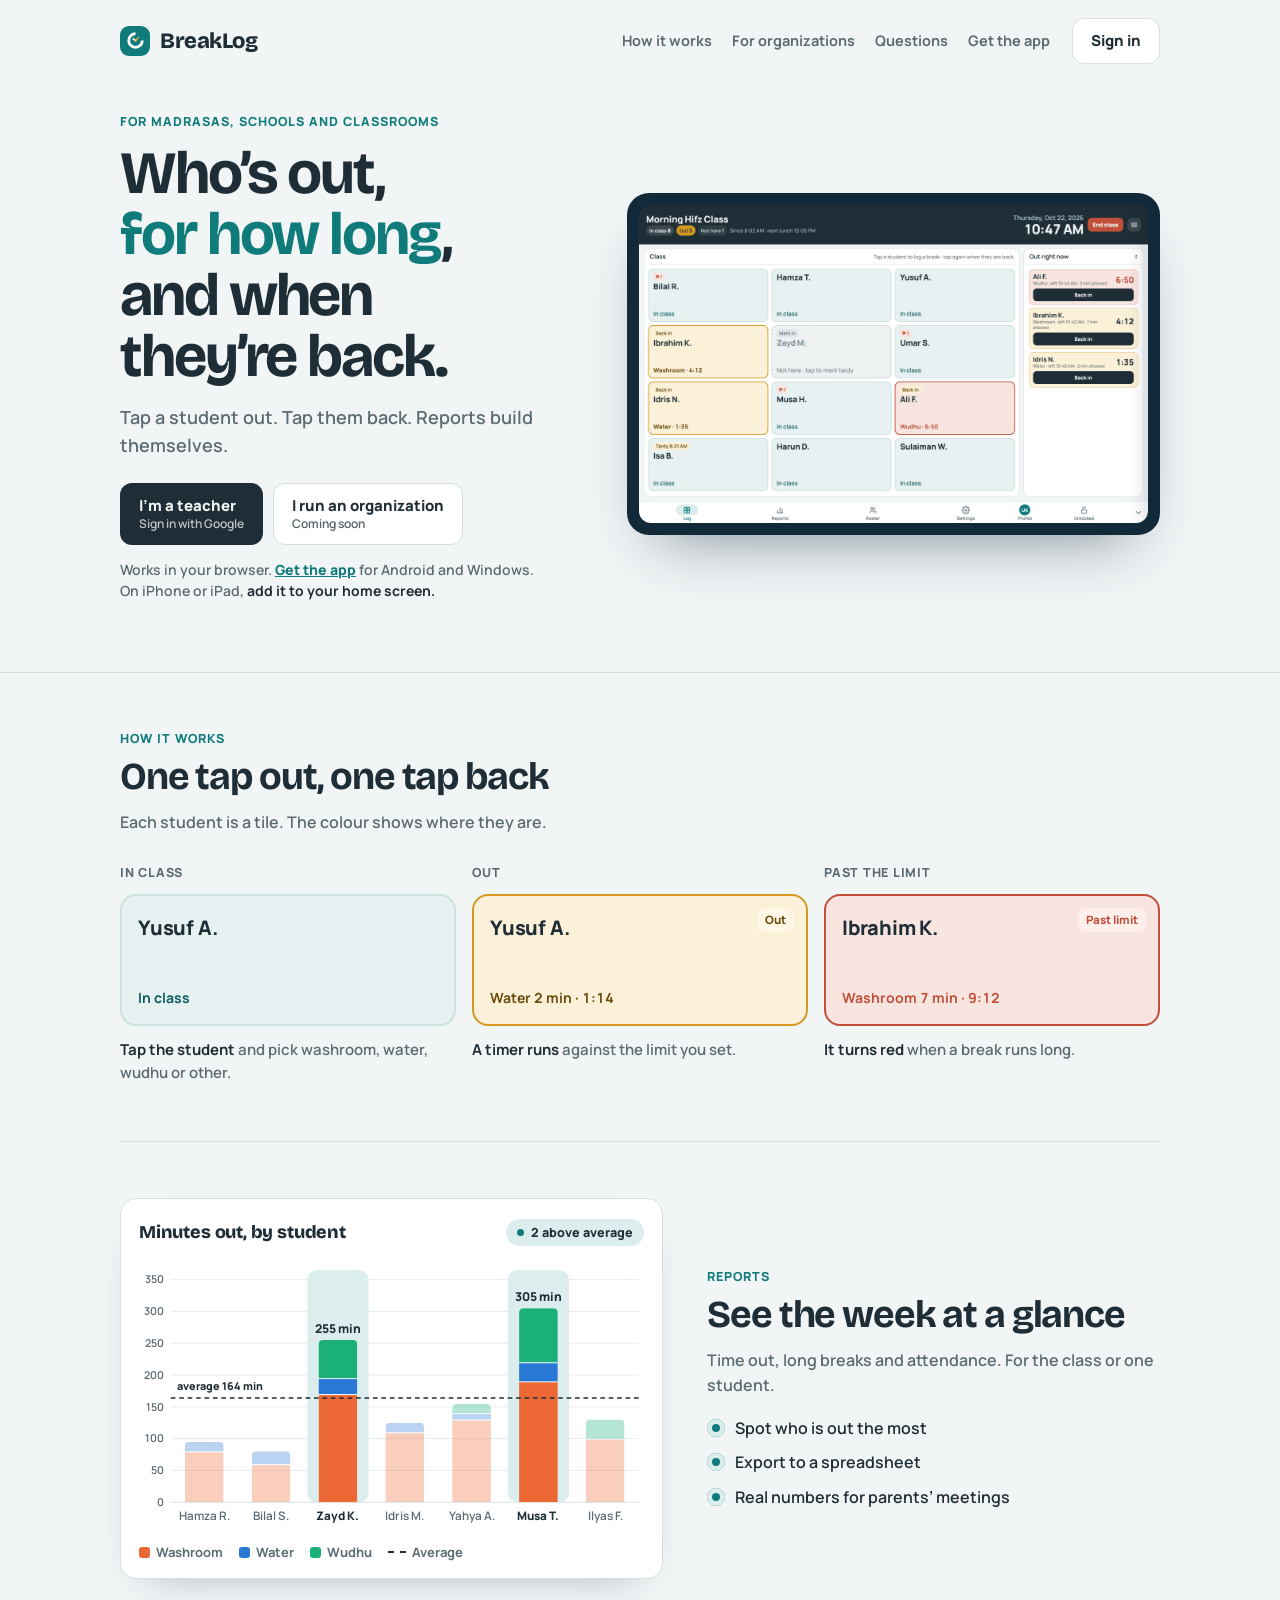
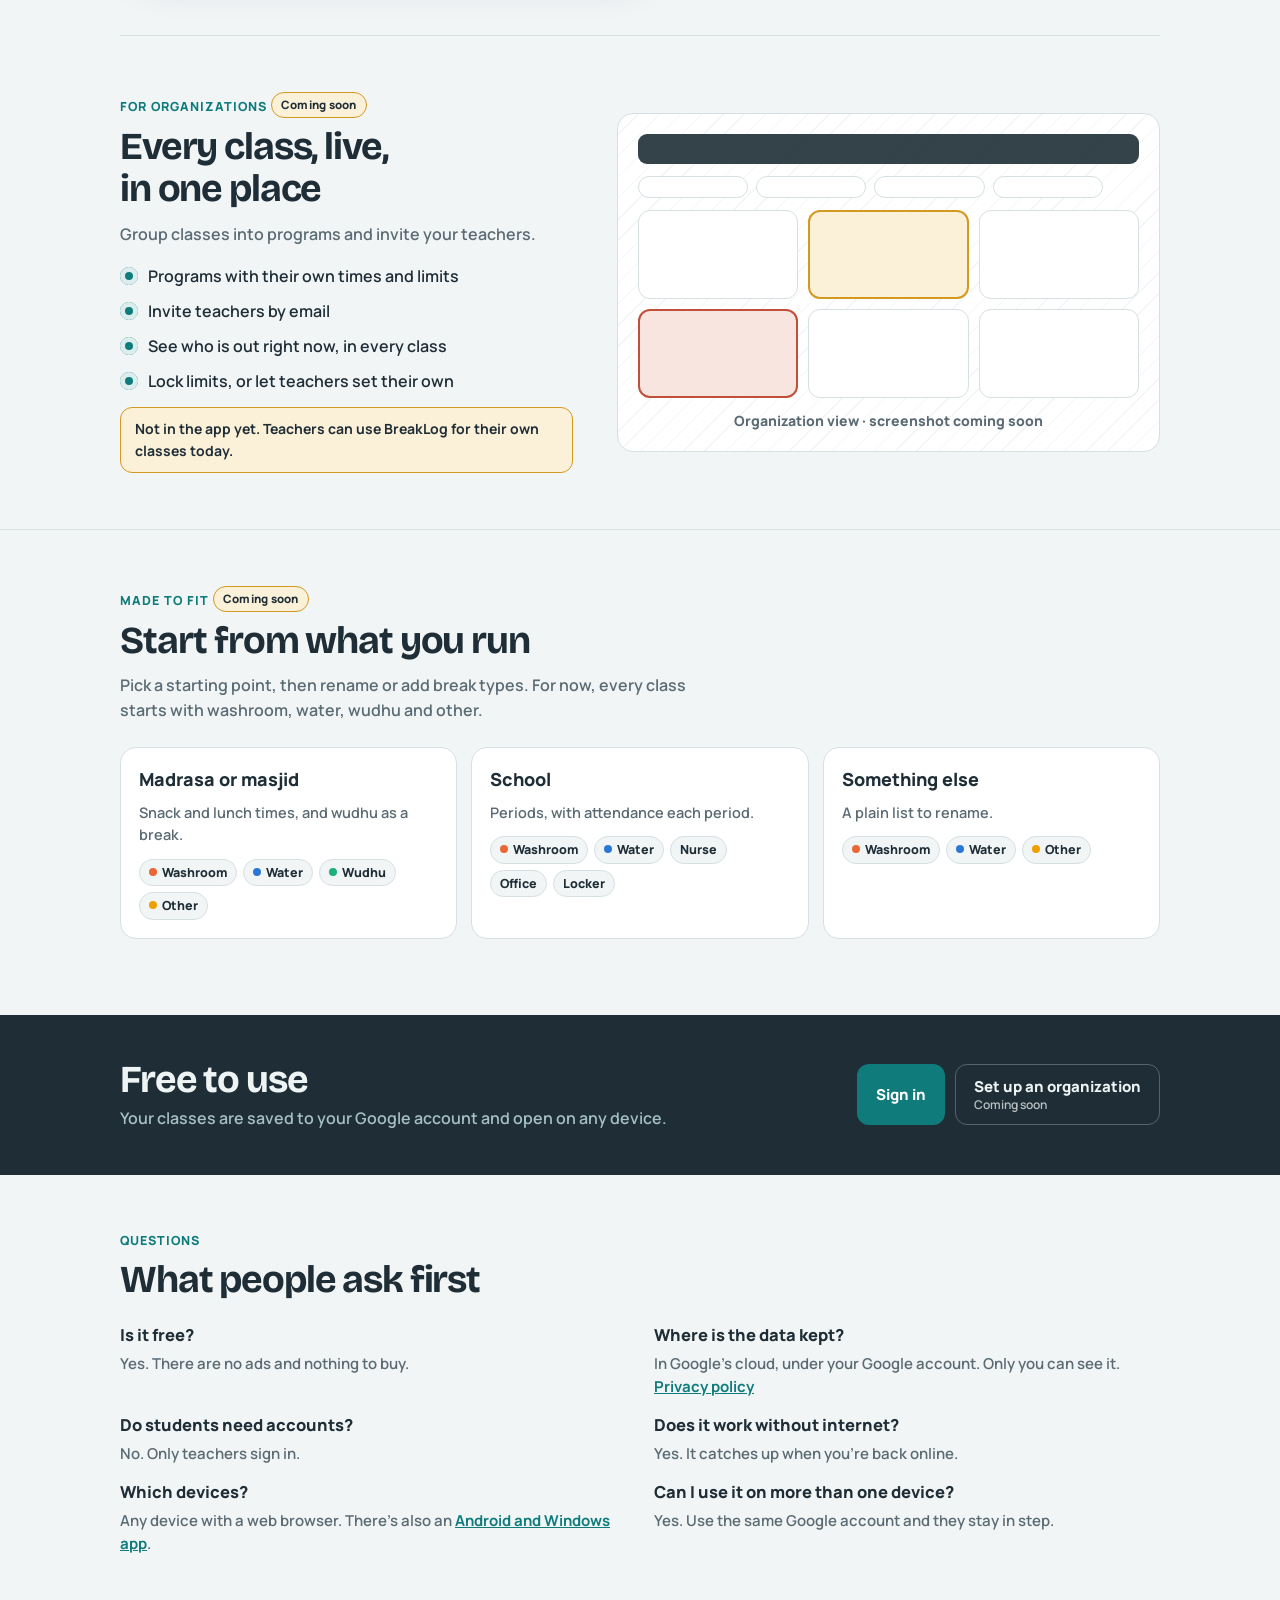
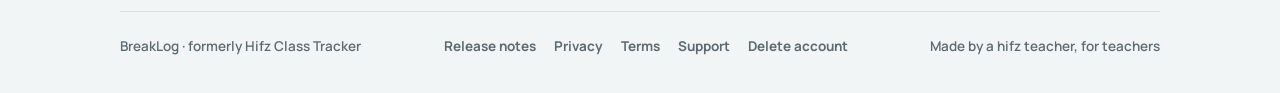
==== commit 1789a317: "Site: simpler, shorter wording on home, support, delete account, release notes and 404 Privacy and t" ====
--- a/index.html
+++ b/index.html
@@ -4,13 +4,13 @@
 <meta charset="utf-8">
 <meta name="viewport" content="width=device-width,initial-scale=1,viewport-fit=cover">
 <title>BreakLog · Class break and attendance tracker</title>
-<meta name="description" content="BreakLog is a free break and attendance tracker for hifz and madrasa teachers. Tap a student when they step out, tap again when they're back. Reports build themselves.">
+<meta name="description" content="A free break and attendance tracker for teachers. Tap a student out, tap them back. Reports build themselves.">
 <meta name="theme-color" content="#0F7B7B">
 <link rel="canonical" href="https://rfydawood.github.io/breaklog/">
 <meta property="og:type" content="website">
 <meta property="og:site_name" content="BreakLog">
 <meta property="og:title" content="BreakLog: who's out, for how long, and when they're back">
-<meta property="og:description" content="A free class break and attendance tracker for hifz and madrasa teachers. Works on tablets, phones and computers, even offline.">
+<meta property="og:description" content="A free break and attendance tracker for teachers. Works on any device, even offline.">
 <meta property="og:url" content="https://rfydawood.github.io/breaklog/">
 <meta property="og:image" content="https://rfydawood.github.io/breaklog/img/log.png">
 <meta property="og:image:width" content="2560">
@@ -137,12 +137,12 @@
     <div>
       <div class="eyebrow">For madrasas, schools and classrooms</div>
       <h1>Who’s out, <em>for how long</em>, and when they’re back.</h1>
-      <p class="lede">A tablet app for teachers. Tap a student when they step out, tap again when they’re back. Attendance and break reports build themselves.</p>
+      <p class="lede">Tap a student out. Tap them back. Reports build themselves.</p>
       <div class="ctas">
         <a class="btn dark" href="https://rfydawood.github.io/hifz-class-tracker/">I’m a teacher<small>Sign in with Google</small></a>
         <a class="btn ghost" href="#orgs">I run an organization<small>Coming soon</small></a>
       </div>
-      <p class="invited">Use it in your browser, or <a href="https://rfydawood.github.io/hifz-class-tracker/download.html">get the app</a> for Android and Windows. On iPhone or iPad, <b>add the website to your home screen.</b></p>
+      <p class="invited">Works in your browser. <a href="https://rfydawood.github.io/hifz-class-tracker/download.html">Get the app</a> for Android and Windows. On iPhone or iPad, <b>add it to your home screen.</b></p>
     </div>
     <div class="tablet"><img src="img/log.png" alt="BreakLog on a tablet: a class of twelve students as tiles, three of them out on a break and one past the wudhu limit" width="2560" height="1600"></div>
   </section>
@@ -152,17 +152,17 @@
 <section class="strip" id="how"><div class="wrap">
   <div class="eyebrow">How it works</div>
   <h2>One tap out, one tap back</h2>
-  <p class="sub">Every student is a tile. The colour tells you where they are from across the room.</p>
+  <p class="sub">Each student is a tile. The colour shows where they are.</p>
   <div class="steps">
     <div class="step"><span class="n">In class</span>
       <div class="tile t-in"><span class="nm">Yusuf A.</span><span class="st">In class</span></div>
-      <p><b>Tap the student</b> and pick where they’re going: washroom, water, wudhu or other.</p></div>
+      <p><b>Tap the student</b> and pick washroom, water, wudhu or other.</p></div>
     <div class="step"><span class="n">Out</span>
       <div class="tile t-out"><span class="tag">Out</span><span class="nm">Yusuf A.</span><span class="st">Water 2 min · <span class="live">1:14</span></span></div>
-      <p><b>The timer runs</b> against the limit you set: minutes per trip and trips per day.</p></div>
+      <p><b>A timer runs</b> against the limit you set.</p></div>
     <div class="step"><span class="n">Past the limit</span>
       <div class="tile t-long"><span class="tag">Past limit</span><span class="nm">Ibrahim K.</span><span class="st">Washroom 7 min · <span class="live">9:12</span></span></div>
-      <p><b>It turns red</b> when a break runs long, and the day’s summary remembers it.</p></div>
+      <p><b>It turns red</b> when a break runs long.</p></div>
   </div>
 </div></section>
 
@@ -262,14 +262,14 @@
     <div class="txt">
       <div class="eyebrow">For organizations <span class="soon">Coming soon</span></div>
       <h2>Every class, live, in one place</h2>
-      <p class="sub">Set up your organization, group classes into programs, and invite your teachers.</p>
+      <p class="sub">Group classes into programs and invite your teachers.</p>
       <ul class="ticks">
-        <li>Programs like Full-time Hifz, Evening Maktab and Sunday School, each with its own times and limits</li>
-        <li>Invite teachers by email, then pick them from a list when you make a class</li>
-        <li>See which classes are running and who is out right now</li>
-        <li>Lock times and limits, or let a teacher set their own</li>
+        <li>Programs with their own times and limits</li>
+        <li>Invite teachers by email</li>
+        <li>See who is out right now, in every class</li>
+        <li>Lock limits, or let teachers set their own</li>
       </ul>
-      <p class="soon-note">Organizations are being built now and aren’t in the app yet. Teachers can sign in and use BreakLog for their own classes today.</p>
+      <p class="soon-note">Not in the app yet. Teachers can use BreakLog for their own classes today.</p>
     </div>
     <div class="shot ph" role="img" aria-label="Placeholder: the organization view will be shown here when it is ready">
       <div class="bar"></div>
@@ -283,19 +283,19 @@
 <section class="fits"><div class="wrap">
   <div class="eyebrow">Made to fit <span class="soon">Coming soon</span></div>
   <h2>Start from what you run</h2>
-  <p class="sub">Pick one when you set up. Every break type can be renamed, hidden or added to later. These starting points arrive with organizations; today every class starts with washroom, water, wudhu and other.</p>
+  <p class="sub">Pick a starting point, then rename or add break types. For now, every class starts with washroom, water, wudhu and other.</p>
   <div class="cards">
-    <div class="card"><h3>Madrasa or masjid</h3><p>Class times with snack and lunch, and wudhu as its own break.</p>
+    <div class="card"><h3>Madrasa or masjid</h3><p>Snack and lunch times, and wudhu as a break.</p>
       <div class="chips"><span><i class="d" style="background:#eb6834"></i>Washroom</span><span><i class="d" style="background:#2a78d6"></i>Water</span><span><i class="d" style="background:#1baf7a"></i>Wudhu</span><span><i class="d" style="background:#eda100"></i>Other</span></div></div>
-    <div class="card"><h3>School</h3><p>A bell schedule with periods, and attendance taken each period.</p>
+    <div class="card"><h3>School</h3><p>Periods, with attendance each period.</p>
       <div class="chips"><span><i class="d" style="background:#eb6834"></i>Washroom</span><span><i class="d" style="background:#2a78d6"></i>Water</span><span>Nurse</span><span>Office</span><span>Locker</span></div></div>
-    <div class="card"><h3>Something else</h3><p>A plain list to rename however you like.</p>
+    <div class="card"><h3>Something else</h3><p>A plain list to rename.</p>
       <div class="chips"><span><i class="d" style="background:#eb6834"></i>Washroom</span><span><i class="d" style="background:#2a78d6"></i>Water</span><span><i class="d" style="background:#eda100"></i>Other</span></div></div>
   </div>
 </div></section>
 
 <section class="band"><div class="wrap">
-  <div><h2>Free to use</h2><p>Your class is saved to your Google account, so it opens on any tablet, phone or computer you sign in on.</p></div>
+  <div><h2>Free to use</h2><p>Your classes are saved to your Google account and open on any device.</p></div>
   <div class="ctas"><a class="btn leaf" href="https://rfydawood.github.io/hifz-class-tracker/">Sign in</a><a class="btn ghost" href="#orgs">Set up an organization<small>Coming soon</small></a></div>
 </div></section>
 
@@ -304,11 +304,11 @@
   <h2>What people ask first</h2>
   <div class="qs">
     <div class="q"><h3>Is it free?</h3><p>Yes. There are no ads and nothing to buy.</p></div>
-    <div class="q"><h3>Where is the data kept?</h3><p>In Google’s cloud (Firebase), under your own Google account. Only you can open it when you sign in. <a href="privacy.html">Privacy policy</a></p></div>
-    <div class="q"><h3>Do students need accounts?</h3><p>No. Students are just names on the teacher’s list. Only teachers sign in.</p></div>
-    <div class="q"><h3>Does it work without internet?</h3><p>Yes. It keeps logging and catches up when the connection comes back.</p></div>
-    <div class="q"><h3>Which devices?</h3><p>Any tablet, phone or computer with a web browser, plus an <a href="https://rfydawood.github.io/hifz-class-tracker/download.html">Android app and a Windows app</a>. On iPhone or iPad, add it to your home screen to use it like an app.</p></div>
-    <div class="q"><h3>Can I use it on more than one device?</h3><p>Yes. Sign in with the same Google account on each one and your classes stay in step within seconds.</p></div>
+    <div class="q"><h3>Where is the data kept?</h3><p>In Google’s cloud, under your Google account. Only you can see it. <a href="privacy.html">Privacy policy</a></p></div>
+    <div class="q"><h3>Do students need accounts?</h3><p>No. Only teachers sign in.</p></div>
+    <div class="q"><h3>Does it work without internet?</h3><p>Yes. It catches up when you’re back online.</p></div>
+    <div class="q"><h3>Which devices?</h3><p>Any device with a web browser. There’s also an <a href="https://rfydawood.github.io/hifz-class-tracker/download.html">Android and Windows app</a>.</p></div>
+    <div class="q"><h3>Can I use it on more than one device?</h3><p>Yes. Use the same Google account and they stay in step.</p></div>
   </div>
 </div></section>
 
